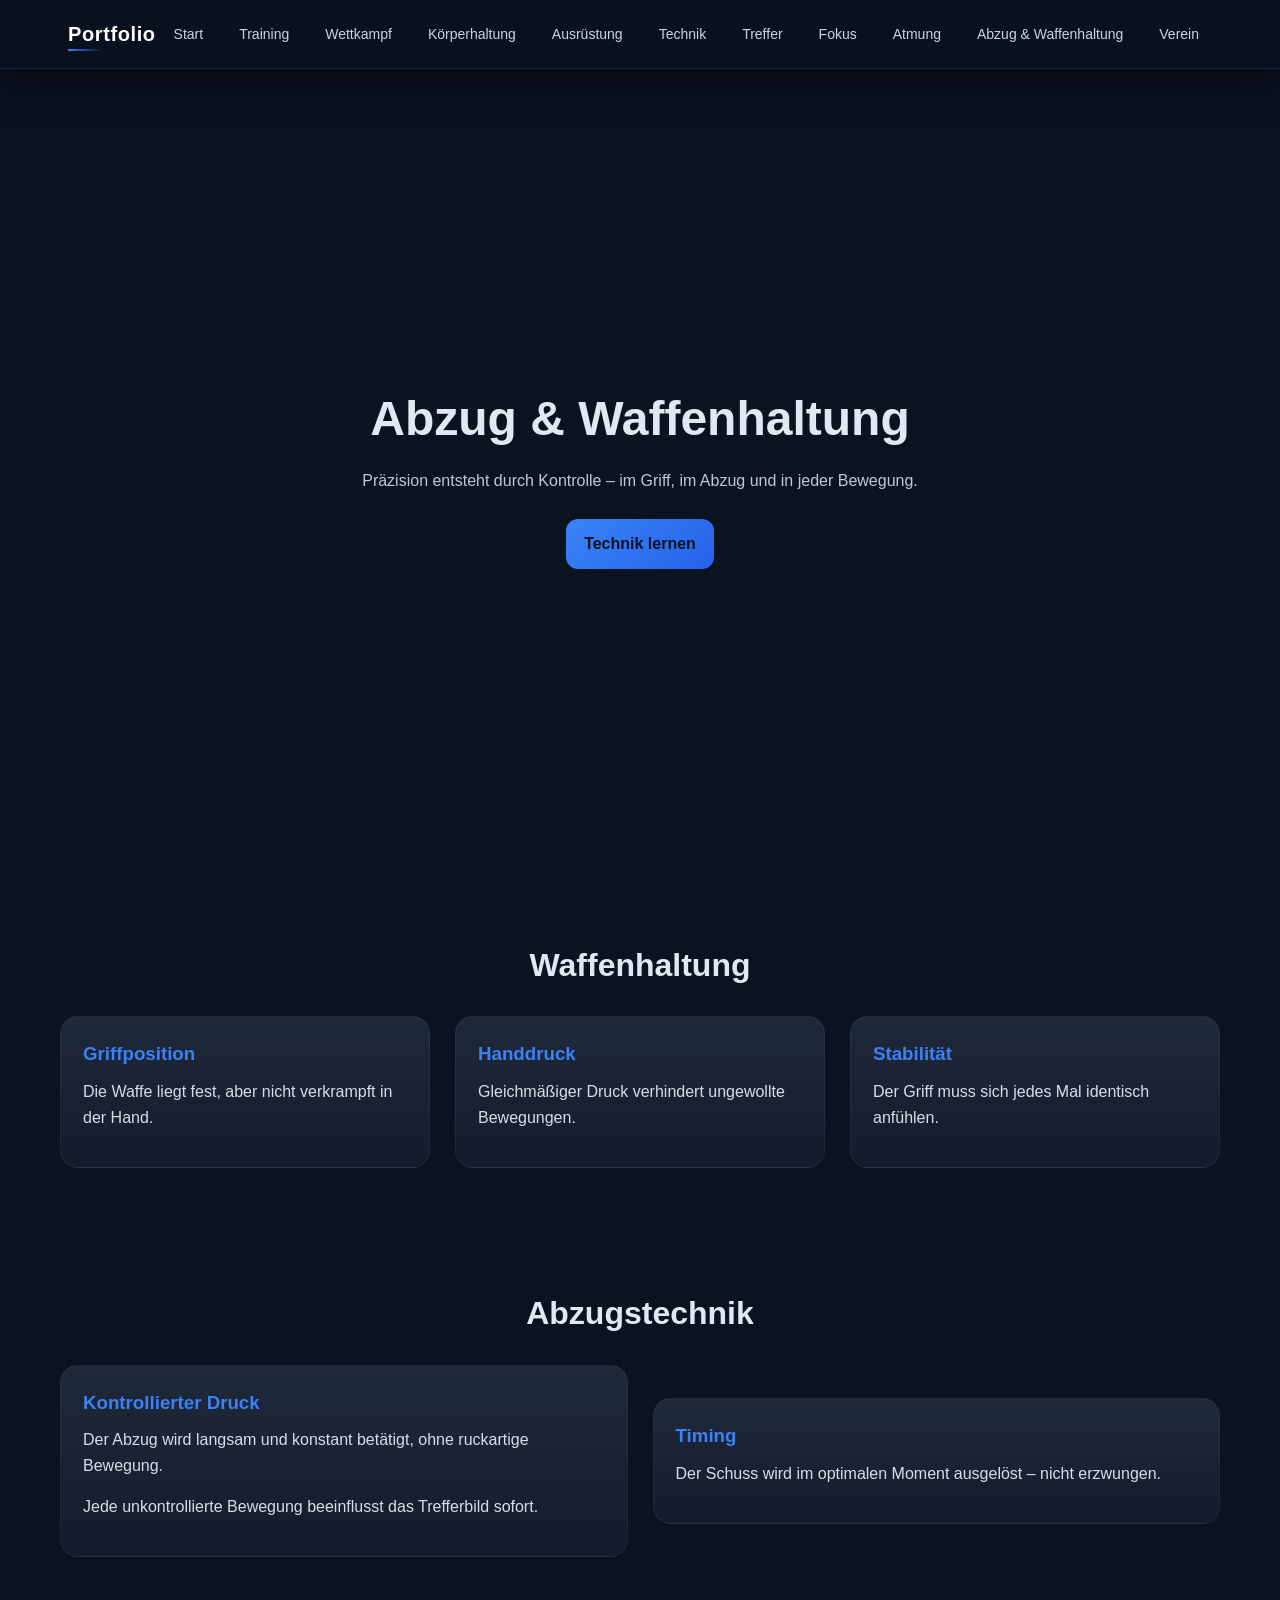
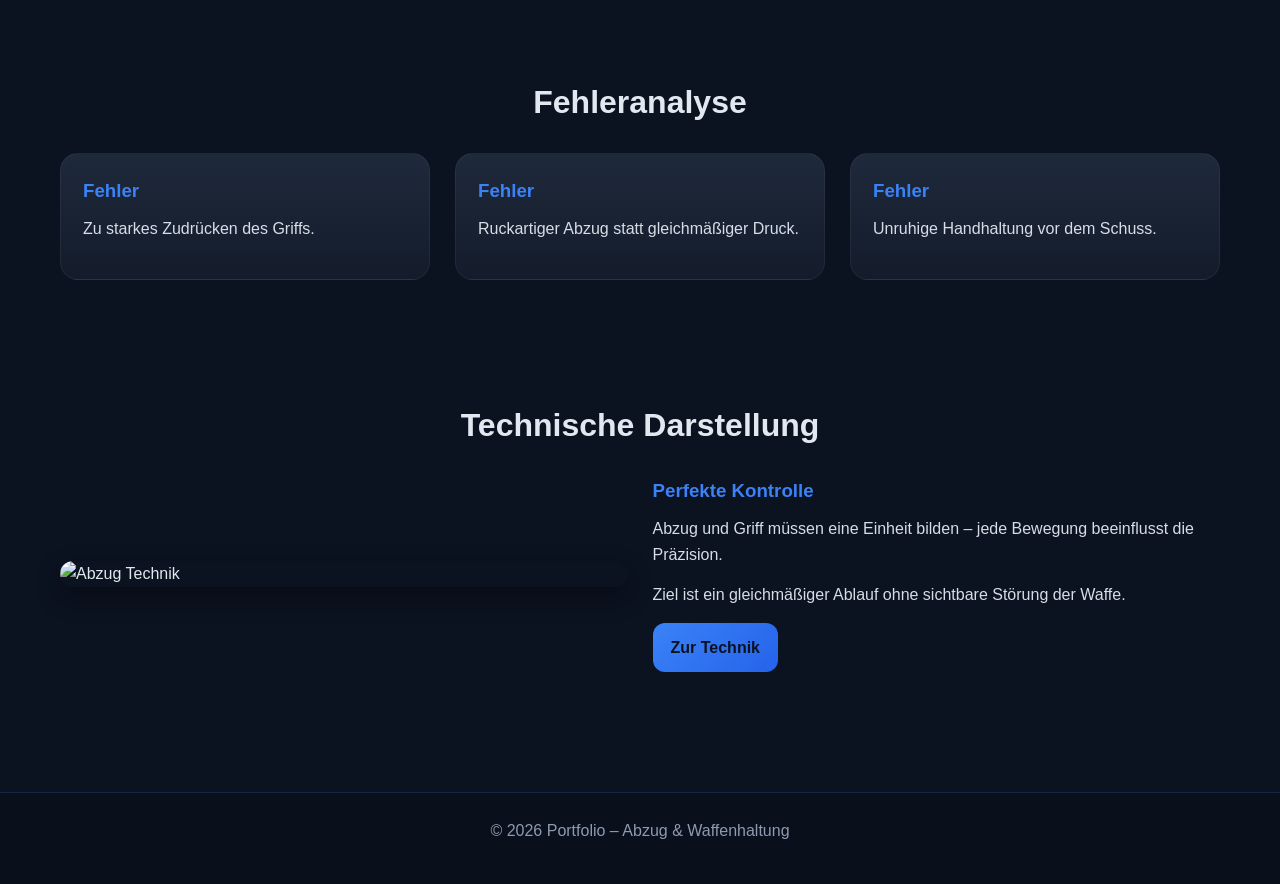
==== Abzug_haltung.html @ c747900e "Halbfertig" ====
<!DOCTYPE html>
<html lang="de">

<head>
    <meta charset="UTF-8">
    <meta name="viewport" content="width=device-width, initial-scale=1.0">
    <title>Abzug & Waffenhaltung</title>

    <link rel="stylesheet" href="styles/abzug_haltung.css">
</head>

<body>

    <!-- ================= NAVBAR ================= -->
    <header>
        <nav>
            <div><strong>Portfolio</strong></div>

            <div>
                <a href="index.html">Start</a>
                <a href="training.html">Training</a>
                <a href="wettkampf-analyse.html">Wettkampf</a>
                <a href="koerperhaltung.html">Körperhaltung</a>
                <a href="ausruestung.html">Ausrüstung</a>
                <a href="schiesstechnik.html">Technik</a>
                <a href="treffen.html">Treffer</a>
                <a href="fokus-training.html">Fokus</a>
                <a href="atmung.html">Atmung</a>
                <a href="abzug_haltung.html" class="active">Abzug & Waffenhaltung</a>
                <a href="verein.html">Verein</a>
            </div>
        </nav>
    </header>

    <!-- ================= HERO ================= -->
    <section class="hero">
        <div>
            <h1>Abzug & Waffenhaltung</h1>
            <p>
                Präzision entsteht durch Kontrolle – im Griff, im Abzug und in jeder Bewegung.
            </p>

            <br>
            <a href="#technik" class="btn">Technik lernen</a>
        </div>
    </section>

    <!-- ================= WAFFENHALTUNG ================= -->
    <section id="technik">
        <h2>Waffenhaltung</h2>

        <div class="grid cards">

            <div class="card">
                <h3>Griffposition</h3>
                <p>
                    Die Waffe liegt fest, aber nicht verkrampft in der Hand.
                </p>
            </div>

            <div class="card">
                <h3>Handdruck</h3>
                <p>
                    Gleichmäßiger Druck verhindert ungewollte Bewegungen.
                </p>
            </div>

            <div class="card">
                <h3>Stabilität</h3>
                <p>
                    Der Griff muss sich jedes Mal identisch anfühlen.
                </p>
            </div>

        </div>
    </section>

    <!-- ================= ABZUG ================= -->
    <section>
        <h2>Abzugstechnik</h2>

        <div class="grid two">

            <div class="card">
                <h3>Kontrollierter Druck</h3>
                <p>
                    Der Abzug wird langsam und konstant betätigt, ohne ruckartige Bewegung.
                </p>

                <p>
                    Jede unkontrollierte Bewegung beeinflusst das Trefferbild sofort.
                </p>
            </div>

            <div class="card">
                <h3>Timing</h3>
                <p>
                    Der Schuss wird im optimalen Moment ausgelöst – nicht erzwungen.
                </p>
            </div>

        </div>
    </section>

    <!-- ================= DETAIL SECTION ================= -->
    <section>
        <h2>Fehleranalyse</h2>

        <div class="grid cards">

            <div class="card">
                <h3>Fehler</h3>
                <p>Zu starkes Zudrücken des Griffs.</p>
            </div>

            <div class="card">
                <h3>Fehler</h3>
                <p>Ruckartiger Abzug statt gleichmäßiger Druck.</p>
            </div>

            <div class="card">
                <h3>Fehler</h3>
                <p>Unruhige Handhaltung vor dem Schuss.</p>
            </div>

        </div>
    </section>

    <!-- ================= VISUAL SECTION ================= -->
    <section>
        <h2>Technische Darstellung</h2>

        <div class="grid two">

            <img src="bilder/abzug.jpg" alt="Abzug Technik">

            <div>
                <h3>Perfekte Kontrolle</h3>
                <p>
                    Abzug und Griff müssen eine Einheit bilden – jede Bewegung beeinflusst die Präzision.
                </p>

                <p>
                    Ziel ist ein gleichmäßiger Ablauf ohne sichtbare Störung der Waffe.
                </p>

                <a href="#technik" class="btn">Zur Technik</a>
            </div>

        </div>
    </section>

    <!-- ================= FOOTER ================= -->
    <footer>
        <p>© 2026 Portfolio – Abzug & Waffenhaltung</p>
    </footer>
    <script src="scripts/script.js"></script>
</body>

</html>
---- styles/abzug_haltung.css ----
/* ===============================
   RESET
=============================== */

* {
    margin: 0;
    padding: 0;
    box-sizing: border-box;
    font-family: Arial, sans-serif;
}

html {
    scroll-behavior: smooth;
}

body {
    background: #0b1220;
    color: #e2e8f0;
    line-height: 1.6;
    padding-top: 70px;
}

/* ===============================
   ULTRA PREMIUM NAVBAR (UNIFIED STYLE)
=============================== */

header {
  position: fixed;
  top: 0;
  left: 0;
  width: 100%;
  z-index: 1000;

  background: rgba(11, 18, 32, 0.65);
  backdrop-filter: blur(18px);

  border-bottom: 1px solid rgba(59, 130, 246, 0.15);

  box-shadow: 0 15px 40px rgba(0, 0, 0, 0.45);

  transition: all 0.3s ease;
}

header.scrolled {
  padding: 6px 0;
  background: rgba(11, 18, 32, 0.8);
  box-shadow: 0 10px 25px rgba(0,0,0,0.5);
}

nav {
  max-width: 1200px;
  margin: auto;

  display: flex;
  justify-content: space-between;
  align-items: center;

  padding: 14px 28px;
}

/* LOGO */
nav strong {
  font-size: 1.25rem;
  letter-spacing: 0.6px;

  color: #ffffff;

  position: relative;
}

/* underline glow */
nav strong::after {
  content: "";
  position: absolute;
  bottom: -6px;
  left: 0;

  width: 40%;
  height: 2px;

  background: linear-gradient(90deg, #3b82f6, transparent);
  border-radius: 10px;
}

/* LINKS CONTAINER */
nav div:last-child {
  display: flex;
  gap: 10px;
  align-items: center;
  flex-wrap: wrap;
}

/* LINKS STYLE */
nav a {
  position: relative;

  padding: 8px 12px;
  border-radius: 999px;

  font-size: 14px;
  color: #cbd5e1;
  text-decoration: none;

  transition: 0.3s ease;

  border: 1px solid transparent;
}

/* HOVER */
nav a:hover {
  color: #3b82f6;
  transform: none;
}

/* Active/hover underline (animated) */
nav a {
  display: inline-block;
}

nav a::after {
  content: "";
  position: absolute;
  left: 8px;
  right: 8px;
  bottom: -6px;
  height: 2px;
  background: #3b82f6;
  transform: scaleX(0);
  transform-origin: left center;
  transition: transform 240ms cubic-bezier(.2,.8,.2,1);
  border-radius: 2px;
}

nav a.active {
  color: #3b82f6;
}

nav a:hover::after,
nav a.active::after {
  transform: scaleX(1);
}
/* ===============================
   HERO
=============================== */

.hero {
    min-height: 90vh;

    display: flex;
    align-items: center;
    justify-content: center;

    text-align: center;

    padding: 90px 20px;

    background:
        linear-gradient(rgba(11, 18, 32, 0.75), rgba(11, 18, 32, 0.9)),
        url("../bilder/koerperhaltung.jpg");

    background-size: cover;
    background-position: center;
}

.hero h1 {
    font-size: clamp(2rem, 4vw, 3rem);
    margin-bottom: 10px;
}

.hero p {
    max-width: 600px;
    margin: auto;
    opacity: 0.85;
}

/* ===============================
   SECTIONS
=============================== */

section {
    max-width: 1200px;
    margin: auto;
    padding: 60px 20px;
}

h2 {
    text-align: center;
    font-size: 2rem;
    margin-bottom: 25px;
}

h3 {
    color: #3b82f6;
    margin-bottom: 10px;
}

p {
    margin-bottom: 15px;
    opacity: 0.95;
}

/* ===============================
   GRID
=============================== */

.grid {
    display: grid;
    gap: 25px;
}

.grid.two {
    grid-template-columns: 1fr 1fr;
    align-items: center;
}

.grid.cards {
    grid-template-columns: repeat(auto-fit, minmax(240px, 1fr));
}

/* ===============================
   CARDS
=============================== */

.card {
    background: linear-gradient(180deg, #1e293b, #141c2b);

    padding: 22px;
    border-radius: 18px;

    border: 1px solid rgba(255, 255, 255, 0.05);

    transition: 0.3s ease;
}

.card:hover {
    transform: translateY(-8px);
    border-color: #3b82f6;
    box-shadow: 0 20px 40px rgba(0, 0, 0, 0.4);
}

/* ===============================
   BUTTON
=============================== */

.btn {
    display: inline-block;
    padding: 12px 18px;

    border-radius: 12px;

    background: linear-gradient(135deg, #3b82f6, #2563eb);
    color: #0b1220;

    font-weight: bold;
    text-decoration: none;

    transition: 0.3s;
}

.btn:hover {
    transform: translateY(-3px);
    box-shadow: 0 10px 25px rgba(59, 130, 246, 0.35);
}

/* ===============================
   TABS
=============================== */

.tabs {
    max-width: 1000px;
    margin: auto;
}

.tab-buttons {
    display: flex;
    justify-content: center;
    flex-wrap: wrap;
    gap: 10px;

    margin-bottom: 20px;
}

.tab-btn {
    background: #1e293b;
    border: none;

    padding: 10px 14px;
    border-radius: 10px;

    cursor: pointer;

    color: #e2e8f0;

    transition: 0.3s;
}

.tab-btn:hover {
    background: #2d3748;
}

/* active handled elsewhere (JS + optional CSS) */

.tab-content {
    display: none;

    background: #1e293b;

    padding: 22px;
    border-radius: 16px;

    animation: fade 0.4s ease;
}

.tab-content.active {
    display: block;
}

@keyframes fade {
    from {
        opacity: 0;
        transform: translateY(10px);
    }

    to {
        opacity: 1;
        transform: translateY(0);
    }
}

/* ===============================
   IMAGES
=============================== */

img {
    width: 100%;
    border-radius: 16px;
    box-shadow: 0 10px 25px rgba(0, 0, 0, 0.35);
    transition: 0.3s;
}

img:hover {
    transform: scale(1.02);
}

/* ===============================
   FOOTER
=============================== */

footer {
    text-align: center;
    padding: 25px;

    background: #0a0f1c;

    border-top: 1px solid rgba(59, 130, 246, 0.2);

    margin-top: 60px;

    color: #94a3b8;
}

/* ===============================
   RESPONSIVE
=============================== */

@media (max-width: 900px) {
    .grid.two {
        grid-template-columns: 1fr;
    }

    nav {
        flex-direction: column;
        gap: 10px;
    }

    .hero {
        min-height: 70vh;
        padding-top: 110px;
    }

    h2 {
        font-size: 1.6rem;
    }

    .tab-btn {
        font-size: 13px;
        padding: 8px 12px;
    }
}

@media (max-width: 600px) {
    section {
        padding: 40px 15px;
    }

    .hero h1 {
        font-size: 1.8rem;
    }

    .btn {
        width: 100%;
        text-align: center;
    }
}
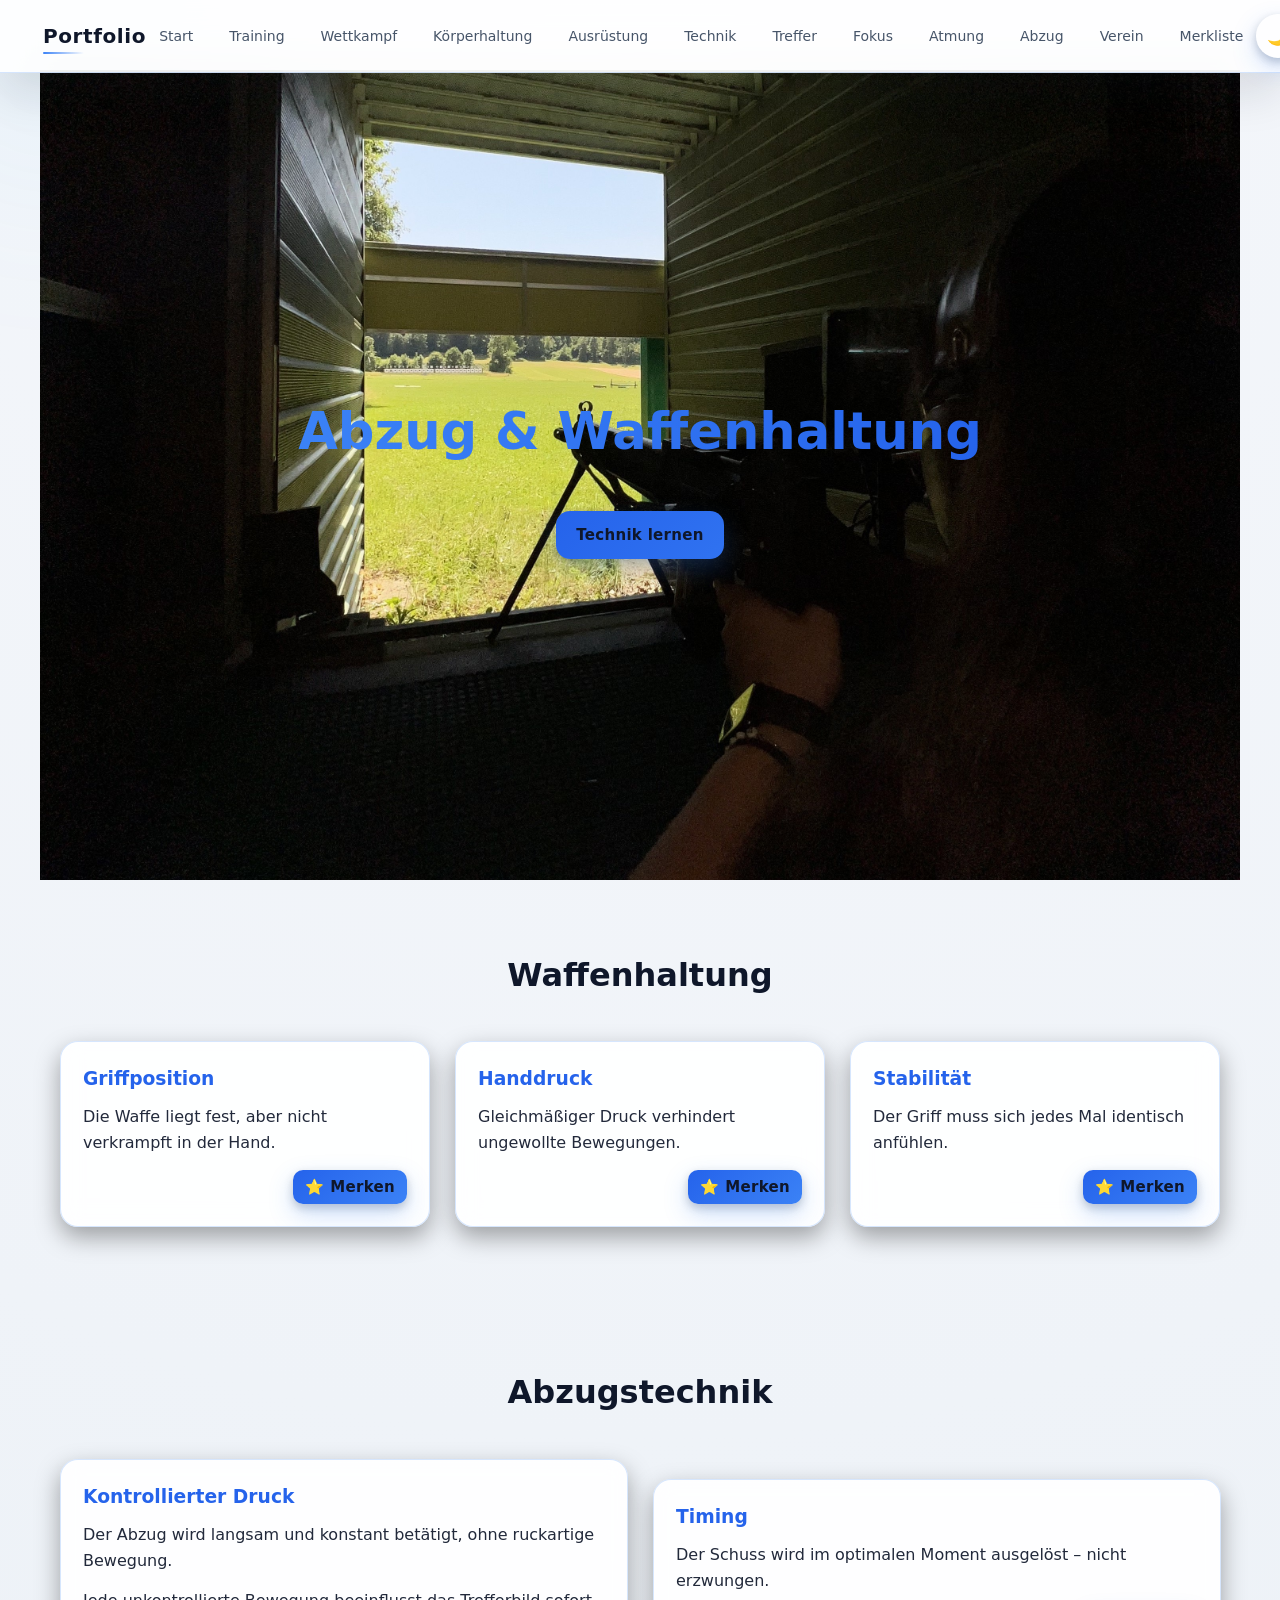
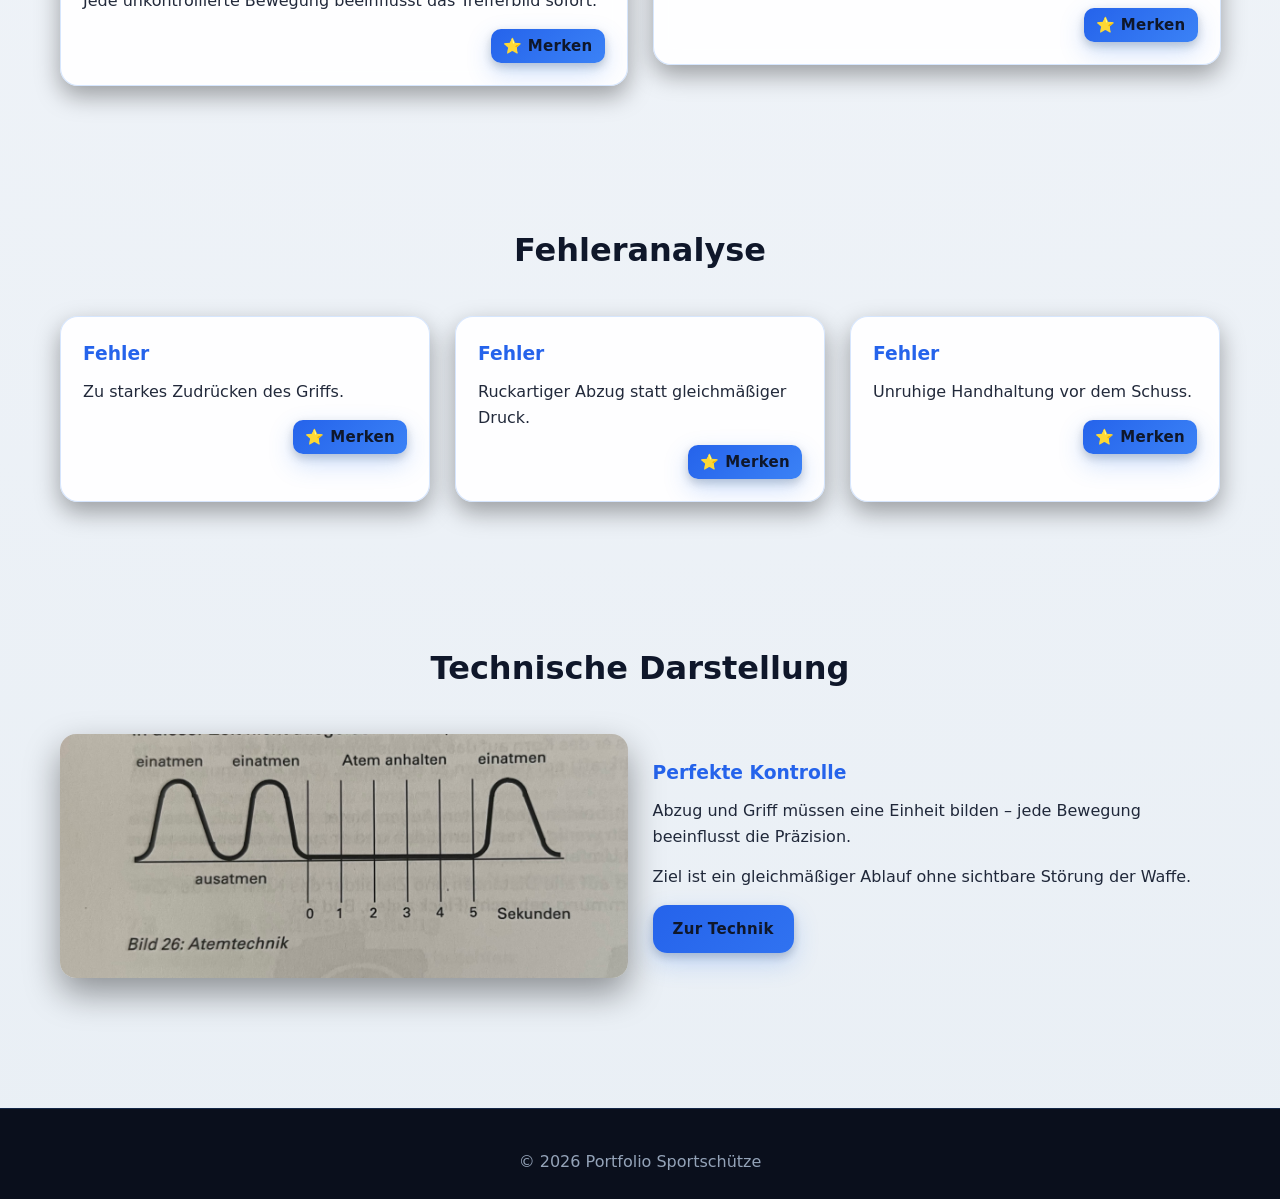
==== commit aa54596f: "Fertig" ====
--- a/Abzug_haltung.html
+++ b/Abzug_haltung.html
@@ -5,8 +5,12 @@
     <meta charset="UTF-8">
     <meta name="viewport" content="width=device-width, initial-scale=1.0">
     <title>Abzug & Waffenhaltung</title>
-
+    <link rel="icon" href="icons/icon.ico">
+    <link rel="manifest" href="manifest.json">
+    <meta name="theme-color" content="#3b82f6">
     <link rel="stylesheet" href="styles/abzug_haltung.css">
+    <link rel="stylesheet" href="./styles/style1.css">
+    <script src="./scripts/script.js" defer></script>
 </head>
 
 <body>
@@ -16,8 +20,7 @@
         <nav>
             <div><strong>Portfolio</strong></div>
 
-            <div>
-                <a href="index.html">Start</a>
+            <div class='nav-menu' id='primary-navigation'><a href="index.html">Start</a>
                 <a href="training.html">Training</a>
                 <a href="wettkampf-analyse.html">Wettkampf</a>
                 <a href="koerperhaltung.html">Körperhaltung</a>
@@ -26,8 +29,17 @@
                 <a href="treffen.html">Treffer</a>
                 <a href="fokus-training.html">Fokus</a>
                 <a href="atmung.html">Atmung</a>
-                <a href="abzug_haltung.html" class="active">Abzug & Waffenhaltung</a>
+                <a href="abzug_haltung.html" class="active">Abzug</a>
                 <a href="verein.html">Verein</a>
+                <a href="merkliste.html">Merkliste</a>
+            </div>
+            <div class='nav-actions'><button class="theme-toggle" type="button" aria-label="Theme wechseln">🌙</button>
+                <button class='nav-toggle' type='button' aria-controls='primary-navigation' aria-expanded='false'
+                    aria-label='Navigation ein- oder ausklappen'>
+                    <span></span>
+                    <span></span>
+                    <span></span>
+                </button>
             </div>
         </nav>
     </header>
@@ -36,10 +48,6 @@
     <section class="hero">
         <div>
             <h1>Abzug & Waffenhaltung</h1>
-            <p>
-                Präzision entsteht durch Kontrolle – im Griff, im Abzug und in jeder Bewegung.
-            </p>
-
             <br>
             <a href="#technik" class="btn">Technik lernen</a>
         </div>
@@ -132,7 +140,7 @@
 
         <div class="grid two">
 
-            <img src="bilder/abzug.jpg" alt="Abzug Technik">
+            <img src="bilder/atmen.jpeg" alt="Abzug Technik">
 
             <div>
                 <h3>Perfekte Kontrolle</h3>
@@ -152,9 +160,8 @@
 
     <!-- ================= FOOTER ================= -->
     <footer>
-        <p>© 2026 Portfolio – Abzug & Waffenhaltung</p>
+        <p></p> © 2026 Portfolio Sportschütze
     </footer>
-    <script src="scripts/script.js"></script>
 </body>
 
 </html>
--- a/styles/abzug_haltung.css
+++ b/styles/abzug_haltung.css
@@ -14,133 +14,16 @@
 }
 
 body {
-    background: #0b1220;
-    color: #e2e8f0;
+    background: var(--bg);
+    color: var(--text);
     line-height: 1.6;
     padding-top: 70px;
 }
 
-/* ===============================
-   ULTRA PREMIUM NAVBAR (UNIFIED STYLE)
-=============================== */
-
-header {
-  position: fixed;
-  top: 0;
-  left: 0;
-  width: 100%;
-  z-index: 1000;
-
-  background: rgba(11, 18, 32, 0.65);
-  backdrop-filter: blur(18px);
-
-  border-bottom: 1px solid rgba(59, 130, 246, 0.15);
-
-  box-shadow: 0 15px 40px rgba(0, 0, 0, 0.45);
-
-  transition: all 0.3s ease;
-}
-
-header.scrolled {
-  padding: 6px 0;
-  background: rgba(11, 18, 32, 0.8);
-  box-shadow: 0 10px 25px rgba(0,0,0,0.5);
-}
-
-nav {
-  max-width: 1200px;
-  margin: auto;
-
-  display: flex;
-  justify-content: space-between;
-  align-items: center;
-
-  padding: 14px 28px;
-}
-
-/* LOGO */
-nav strong {
-  font-size: 1.25rem;
-  letter-spacing: 0.6px;
-
-  color: #ffffff;
-
-  position: relative;
-}
-
-/* underline glow */
-nav strong::after {
-  content: "";
-  position: absolute;
-  bottom: -6px;
-  left: 0;
-
-  width: 40%;
-  height: 2px;
-
-  background: linear-gradient(90deg, #3b82f6, transparent);
-  border-radius: 10px;
-}
-
-/* LINKS CONTAINER */
-nav div:last-child {
-  display: flex;
-  gap: 10px;
-  align-items: center;
-  flex-wrap: wrap;
-}
-
-/* LINKS STYLE */
-nav a {
-  position: relative;
-
-  padding: 8px 12px;
-  border-radius: 999px;
-
-  font-size: 14px;
-  color: #cbd5e1;
-  text-decoration: none;
-
-  transition: 0.3s ease;
-
-  border: 1px solid transparent;
-}
-
-/* HOVER */
-nav a:hover {
-  color: #3b82f6;
-  transform: none;
-}
-
-/* Active/hover underline (animated) */
-nav a {
-  display: inline-block;
-}
-
-nav a::after {
-  content: "";
-  position: absolute;
-  left: 8px;
-  right: 8px;
-  bottom: -6px;
-  height: 2px;
-  background: #3b82f6;
-  transform: scaleX(0);
-  transform-origin: left center;
-  transition: transform 240ms cubic-bezier(.2,.8,.2,1);
-  border-radius: 2px;
-}
-
-nav a.active {
-  color: #3b82f6;
-}
-
-nav a:hover::after,
-nav a.active::after {
-  transform: scaleX(1);
-}
-/* ===============================
-   HERO
+/* NAVBAR rules are centralized in styles/style1.css */
+
+/* ===============================
+     HERO
 =============================== */
 
 .hero {
@@ -155,16 +38,19 @@
     padding: 90px 20px;
 
     background:
-        linear-gradient(rgba(11, 18, 32, 0.75), rgba(11, 18, 32, 0.9)),
-        url("../bilder/koerperhaltung.jpg");
+        url("../bilder/IMG_5966.jpg");
 
     background-size: cover;
     background-position: center;
 }
 
 .hero h1 {
-    font-size: clamp(2rem, 4vw, 3rem);
-    margin-bottom: 10px;
+  font-size: clamp(2.2rem, 4vw, 3.5rem);
+  margin-bottom: 12px;
+
+  background: linear-gradient(90deg, #3b82f6, #2563eb);
+  -webkit-background-clip: text;
+  -webkit-text-fill-color: transparent;
 }
 
 .hero p {
@@ -190,7 +76,7 @@
 }
 
 h3 {
-    color: #3b82f6;
+    color: var(--primary);
     margin-bottom: 10px;
 }
 
@@ -222,7 +108,7 @@
 =============================== */
 
 .card {
-    background: linear-gradient(180deg, #1e293b, #141c2b);
+    background: var(--card);
 
     padding: 22px;
     border-radius: 18px;
@@ -234,7 +120,7 @@
 
 .card:hover {
     transform: translateY(-8px);
-    border-color: #3b82f6;
+    border-color: var(--primary);
     box-shadow: 0 20px 40px rgba(0, 0, 0, 0.4);
 }
 
@@ -248,7 +134,7 @@
 
     border-radius: 12px;
 
-    background: linear-gradient(135deg, #3b82f6, #2563eb);
+    background: linear-gradient(135deg, var(--primary), #2563eb);
     color: #0b1220;
 
     font-weight: bold;
@@ -281,7 +167,7 @@
 }
 
 .tab-btn {
-    background: #1e293b;
+    background: var(--surface-2);
     border: none;
 
     padding: 10px 14px;
@@ -289,7 +175,7 @@
 
     cursor: pointer;
 
-    color: #e2e8f0;
+    color: var(--text);
 
     transition: 0.3s;
 }
@@ -303,7 +189,7 @@
 .tab-content {
     display: none;
 
-    background: #1e293b;
+    background: var(--surface-2);
 
     padding: 22px;
     border-radius: 16px;
@@ -367,11 +253,7 @@
     .grid.two {
         grid-template-columns: 1fr;
     }
-
-    nav {
-        flex-direction: column;
-        gap: 10px;
-    }
+    /* navbar rules centralized in styles/style1.css */
 
     .hero {
         min-height: 70vh;
--- a/styles/style1.css
+++ b/styles/style1.css
@@ -0,0 +1,966 @@
+/* ===============================
+   RESET + BASE
+=============================== */
+
+* {
+  margin: 0;
+  padding: 0;
+  box-sizing: border-box;
+  font-family: system-ui, -apple-system, Segoe UI, Roboto, Arial, sans-serif;
+}
+
+html {
+  scroll-behavior: smooth;
+}
+
+:root {
+  color-scheme: dark;
+  --bg: radial-gradient(circle at top, #0b1220 0%, #0a0f1c 100%);
+  --surface: rgba(15, 23, 42, 0.95);
+  --surface-2: rgba(20, 28, 42, 0.96);
+  --navbar: rgba(11, 18, 32, 0.75);
+  --footer: rgba(11, 18, 32, 0.9);
+  --border: rgba(59, 130, 246, 0.15);
+  --surface-border: rgba(148, 163, 184, 0.18);
+  --text: #e2e8f0;
+  --text-secondary: #94a3b8;
+  --primary: #3b82f6;
+  --primary-hover: #60a5fa;
+  --accent: #38bdf8;
+  --card: linear-gradient(180deg, rgba(30, 41, 59, 0.95), rgba(20, 28, 43, 0.92));
+  --shadow: 0 20px 45px rgba(0, 0, 0, 0.32);
+  --btn-text: #ffffff;
+  --hero-overlay: rgba(11, 18, 32, 0.75);
+  --hero-overlay-alt: rgba(11, 18, 32, 0.9);
+  --link: #3b82f6;
+}
+
+body.light {
+  --bg: radial-gradient(circle at top, #f5f7fb 0%, #e9eff5 100%);
+  --surface: rgba(255, 255, 255, 0.92);
+  --surface-2: rgba(248, 250, 252, 0.95);
+  --navbar: rgba(255, 255, 255, 0.88);
+  --footer: rgba(248, 250, 252, 0.9);
+  --border: rgba(59, 130, 246, 0.2);
+  --surface-border: rgba(148, 163, 184, 0.25);
+  --text: #0f172a;
+  --text-secondary: #475569;
+  --primary: #2563eb;
+  --primary-hover: #3b82f6;
+  --accent: #2563eb;
+  --card: linear-gradient(180deg, rgba(255, 255, 255, 0.98), rgba(241, 245, 249, 0.92));
+  --shadow: 0 20px 45px rgba(15, 23, 42, 0.12);
+  --btn-text: #0f172a;
+  --hero-overlay: rgba(255, 255, 255, 0.85);
+  --hero-overlay-alt: rgba(255, 255, 255, 0.95);
+  --link: #2563eb;
+}
+
+body.dark {
+  --bg: radial-gradient(circle at top, #0b1220 0%, #0a0f1c 100%);
+  --surface: rgba(15, 23, 42, 0.95);
+  --surface-2: rgba(20, 28, 42, 0.96);
+  --navbar: rgba(11, 18, 32, 0.75);
+  --footer: rgba(11, 18, 32, 0.9);
+  --border: rgba(59, 130, 246, 0.15);
+  --surface-border: rgba(148, 163, 184, 0.18);
+  --text: #e2e8f0;
+  --text-secondary: #94a3b8;
+  --primary: #3b82f6;
+  --primary-hover: #60a5fa;
+  --accent: #38bdf8;
+  --card: linear-gradient(180deg, rgba(30, 41, 59, 0.95), rgba(20, 28, 43, 0.92));
+  --shadow: 0 20px 45px rgba(0, 0, 0, 0.32);
+  --btn-text: #ffffff;
+  --hero-overlay: rgba(11, 18, 32, 0.75);
+  --hero-overlay-alt: rgba(11, 18, 32, 0.9);
+  --link: #3b82f6;
+}
+
+
+body {
+  background: var(--bg);
+  color: var(--text);
+  line-height: 1.6;
+  padding-top: 70px;
+}
+
+/* ===============================
+   ULTRA PREMIUM NAVBAR (UNIFIED STYLE)
+=============================== */
+
+header {
+  position: fixed;
+  top: 0;
+  left: 0;
+  width: 100%;
+  z-index: 1000;
+
+  background: var(--navbar);
+  backdrop-filter: blur(18px);
+
+  border-bottom: 1px solid var(--border);
+
+  box-shadow: var(--shadow);
+
+  transition: all 0.3s ease;
+}
+
+header.scrolled {
+  padding: 6px 0;
+  background: var(--surface);
+  box-shadow: var(--shadow);
+}
+
+nav {
+  max-width: 1250px;
+  width: 100%;
+  margin: auto;
+
+  display: flex;
+  justify-content: space-between;
+  align-items: center;
+
+  padding: 14px 28px;
+}
+
+/* LOGO */
+nav strong {
+  font-size: 1.25rem;
+  letter-spacing: 0.6px;
+
+  color: var(--text);
+
+  position: relative;
+}
+
+/* underline glow */
+nav strong::after {
+  content: "";
+  position: absolute;
+  bottom: -6px;
+  left: 0;
+
+  width: 40%;
+  height: 2px;
+
+  background: linear-gradient(90deg, #3b82f6, transparent);
+  border-radius: 10px;
+}
+
+/* LINKS CONTAINER */
+.nav-menu {
+  display: flex;
+  flex-wrap: nowrap;
+  white-space: nowrap;
+  gap: 10px;
+  align-items: center;
+  justify-content: flex-end;
+  width: 100%;
+  transition: max-height 0.28s ease, opacity 0.28s ease, visibility 0.28s ease, padding 0.28s ease;
+  max-height: none;
+  opacity: 1;
+  visibility: visible;
+  overflow: visible;
+}
+
+.nav-actions {
+  display: flex;
+  gap: 10px;
+  align-items: center;
+  justify-content: flex-end;
+}
+
+.nav-toggle {
+  display: none;
+  appearance: none;
+  background: transparent;
+  border: 1px solid rgba(255, 255, 255, 0.18);
+  border-radius: 999px;
+  width: 44px;
+  height: 44px;
+  padding: 0;
+  cursor: pointer;
+  color: var(--text);
+  transition: background 0.25s ease, transform 0.25s ease, border-color 0.25s ease;
+}
+
+.nav-toggle:hover {
+  background: rgba(255, 255, 255, 0.12);
+}
+
+.nav-toggle span {
+  display: block;
+  width: 20px;
+  height: 2px;
+  margin: 4px auto;
+  background: currentColor;
+  border-radius: 999px;
+  transition: transform 0.25s ease, opacity 0.25s ease;
+}
+
+.nav-toggle[aria-expanded='true'] span:nth-child(1) {
+  transform: translateY(6px) rotate(45deg);
+}
+
+.nav-toggle[aria-expanded='true'] span:nth-child(2) {
+  opacity: 0;
+}
+
+.nav-toggle[aria-expanded='true'] span:nth-child(3) {
+  transform: translateY(-6px) rotate(-45deg);
+}
+
+/* LINKS STYLE */
+nav a {
+  position: relative;
+
+  padding: 8px 12px;
+  border-radius: 999px;
+
+  font-size: 14px;
+  color: var(--text-secondary);
+  text-decoration: none;
+
+  transition: 0.3s ease;
+
+  border: 1px solid transparent;
+}
+
+/* HOVER */
+nav a:hover {
+  color: var(--primary);
+  transform: none;
+}
+
+.theme-toggle {
+  min-width: 44px;
+  min-height: 44px;
+  padding: 0;
+  border-radius: 999px;
+  border: 1px solid rgba(255, 255, 255, 0.16);
+  background: rgba(255, 255, 255, 0.12);
+  color: var(--text);
+  font-size: 1.1rem;
+  cursor: pointer;
+  transition: background 0.25s ease, transform 0.25s ease, border-color 0.25s ease;
+}
+
+.theme-toggle:hover {
+  background: rgba(255, 255, 255, 0.2);
+  transform: translateY(-1px);
+}
+
+/* Active/hover underline (animated) */
+nav a {
+  display: inline-block;
+}
+
+nav a::after {
+  content: "";
+  position: absolute;
+  left: 8px;
+  right: 8px;
+  bottom: -6px;
+  height: 2px;
+  background: var(--primary);
+  transform: scaleX(0);
+  transform-origin: left center;
+  transition: transform 240ms cubic-bezier(.2, .8, .2, 1);
+  border-radius: 2px;
+}
+
+nav a.active {
+  color: var(--primary);
+}
+
+nav a:hover::after,
+nav a.active::after {
+  transform: scaleX(1);
+}
+
+/* ===============================
+   MOBILE NAVBAR
+=============================== */
+
+@media (max-width: 900px) {
+  nav {
+    flex-wrap: wrap;
+    gap: 12px;
+    padding: 12px;
+    align-items: center;
+  }
+
+  .nav-actions {
+    order: 1;
+    justify-content: flex-end;
+    width: 100%;
+  }
+
+  .nav-menu {
+    order: 2;
+    flex-direction: column;
+    width: 100%;
+    max-height: 0;
+    opacity: 0;
+    visibility: hidden;
+    padding-top: 0;
+  }
+
+  .nav-menu.open {
+    max-height: 1000px;
+    opacity: 1;
+    visibility: visible;
+    padding-top: 14px;
+  }
+
+  .nav-menu a {
+    display: block;
+    width: 100%;
+    font-size: 13px;
+    padding: 7px 10px;
+  }
+
+  .nav-toggle {
+    display: inline-flex;
+    align-items: center;
+    justify-content: center;
+  }
+}
+
+/* ===============================
+   HERO
+=============================== */
+
+.hero {
+  min-height: 90vh;
+  display: flex;
+  align-items: center;
+  justify-content: center;
+
+  text-align: center;
+  padding: 80px 20px;
+
+  background-image: url('../bilder/bild_mit_bliz1.jpeg');
+  background-size: cover;
+  background-position: center;
+
+
+}
+
+.hero div {
+  animation: fadeUp 1s ease;
+}
+
+.hero h1 {
+  font-size: clamp(2.2rem, 4vw, 3.5rem);
+  margin-bottom: 12px;
+
+  background: linear-gradient(90deg, #3b82f6, #2563eb);
+  -webkit-background-clip: text;
+  -webkit-text-fill-color: transparent;
+}
+
+.hero p {
+  max-width: 650px;
+  margin: auto;
+  opacity: 0.85;
+}
+
+@keyframes fadeUp {
+  from {
+    opacity: 0;
+    transform: translateY(30px);
+  }
+
+  to {
+    opacity: 1;
+    transform: translateY(0);
+  }
+}
+
+/* ===============================
+   SECTIONS
+=============================== */
+
+section {
+  max-width: 1200px;
+  margin: auto;
+  padding: 70px 20px;
+}
+
+h2 {
+  text-align: center;
+  font-size: 2rem;
+  margin-bottom: 40px;
+}
+
+h3 {
+  color: var(--primary);
+  margin-bottom: 10px;
+}
+
+p {
+  opacity: 0.92;
+}
+
+/* ===============================
+   GRID
+=============================== */
+
+.grid {
+  display: grid;
+  gap: 25px;
+}
+
+.grid.two {
+  grid-template-columns: 1fr 1fr;
+  align-items: center;
+}
+
+.grid.cards {
+  grid-template-columns: repeat(auto-fit, minmax(240px, 1fr));
+}
+
+/* ===============================
+   CARDS (WOW EFFECT)
+=============================== */
+
+.card {
+  background: var(--surface);
+  backdrop-filter: blur(10px);
+
+  padding: 22px;
+  border-radius: 18px;
+
+  border: 1px solid var(--border);
+
+  box-shadow: 0 10px 25px rgba(0, 0, 0, 0.35);
+
+  transition: 0.35s ease;
+  position: relative;
+  overflow: hidden;
+}
+
+.card:hover {
+  transform: translateY(-10px) scale(1.02);
+  box-shadow: 0 20px 45px rgba(0, 0, 0, 0.5);
+}
+
+/* ===============================
+   IMAGES
+=============================== */
+
+img {
+  width: 100%;
+  border-radius: 16px;
+  box-shadow: 0 15px 35px rgba(0, 0, 0, 0.4);
+  transition: 0.4s ease;
+}
+
+img:hover {
+  transform: scale(1.03);
+}
+
+/* ===============================
+   MERKLISTE / SAVE BUTTONS
+=============================== */
+.project-save-btn {
+  display: block;
+  margin: 10px 0 0 auto;
+  padding: 8px 12px;
+  width: fit-content;
+  border-radius: 10px;
+  background: linear-gradient(135deg, var(--primary), var(--primary-hover));
+  color: var(--btn-text);
+  border: none;
+  cursor: pointer;
+  font-weight: 600;
+  transition: transform 0.18s ease, box-shadow 0.18s ease;
+}
+
+.project-save-btn:hover {
+  transform: translateY(-2px);
+}
+
+.project-save-btn[aria-pressed="true"] {
+  background: transparent;
+  color: var(--primary);
+  border: 1px solid rgba(59, 130, 246, 0.18);
+}
+
+.saved-project-list {
+  list-style: none;
+  padding: 0;
+  margin: 0;
+}
+
+.saved-project-item {
+  display: flex;
+  gap: 12px;
+  align-items: center;
+  padding: 10px 0;
+  border-bottom: 1px solid rgba(255, 255, 255, 0.03);
+}
+
+.saved-name {
+  flex: 1;
+}
+
+.saved-remove-btn {
+  background: transparent;
+  border: 1px solid rgba(255, 255, 255, 0.06);
+  padding: 6px 10px;
+  border-radius: 8px;
+  cursor: pointer;
+}
+
+
+/* ===============================
+   PREMIUM BUTTON SYSTEM (WOW FIX)
+=============================== */
+
+.btn,
+button {
+  position: relative;
+  display: inline-flex;
+  align-items: center;
+  justify-content: center;
+  gap: 8px;
+
+  padding: 12px 20px;
+
+  border: none;
+  border-radius: 14px;
+
+  font-weight: 600;
+  font-size: 15px;
+  letter-spacing: 0.3px;
+
+  color: var(--btn-text);
+  cursor: pointer;
+
+  background: linear-gradient(135deg, var(--primary), var(--primary-hover));
+
+  background-size: 200% 200%;
+
+  box-shadow:
+    0 10px 25px rgba(59, 130, 246, 0.25),
+    0 4px 10px rgba(0, 0, 0, 0.2);
+
+  transition: all 0.35s ease;
+  overflow: hidden;
+}
+
+/* ===============================
+   HOVER (FLOW + LIFT + GLOW)
+=============================== */
+
+.btn:hover,
+button:hover {
+  transform: translateY(-4px) scale(1.02);
+
+  background-position: right center;
+
+  box-shadow:
+    0 18px 40px rgba(59, 130, 246, 0.35),
+    0 10px 25px rgba(0, 0, 0, 0.3);
+}
+
+/* ===============================
+   CLICK FEEDBACK (FEELS REAL)
+=============================== */
+
+.btn:active,
+button:active {
+  transform: translateY(0) scale(0.97);
+
+  box-shadow:
+    0 8px 18px rgba(59, 130, 246, 0.2);
+}
+
+/* ===============================
+   SHINE EFFECT (WOW MOMENT)
+=============================== */
+
+.btn::before,
+button::before {
+  content: "";
+  position: absolute;
+  top: 0;
+  left: -75%;
+
+  width: 50%;
+  height: 100%;
+
+  background: linear-gradient(120deg,
+      transparent,
+      rgba(255, 255, 255, 0.35),
+      transparent);
+
+  transform: skewX(-20deg);
+}
+
+.btn:hover::before,
+button:hover::before {
+  animation: shine 0.8s ease;
+}
+
+@keyframes shine {
+  0% {
+    left: -75%;
+  }
+
+  100% {
+    left: 125%;
+  }
+}
+
+/* ===============================
+   DISABLED STATE
+=============================== */
+
+button:disabled {
+  opacity: 0.5;
+  cursor: not-allowed;
+  transform: none;
+  box-shadow: none;
+}
+
+/* ===============================
+   OPTIONAL: SECONDARY BUTTON STYLE
+=============================== */
+
+.btn.secondary {
+  background: rgba(30, 41, 59, 0.8);
+  color: var(--text);
+  border: 1px solid rgba(59, 130, 246, 0.2);
+}
+
+.btn.secondary:hover {
+  border-color: rgba(59, 130, 246, 0.12);
+  background: rgba(30, 41, 59, 1);
+}
+
+/* ===============================
+   LISTS
+=============================== */
+
+ul {
+  padding-left: 20px;
+}
+
+li {
+  margin-bottom: 8px;
+}
+
+/* ===============================
+   TABS
+=============================== */
+
+.tabs {
+  max-width: 1000px;
+  margin: auto;
+}
+
+.tab-buttons {
+  display: flex;
+  justify-content: center;
+  gap: 10px;
+  flex-wrap: wrap;
+  margin-bottom: 20px;
+}
+
+.tab-btn {
+  background: var(--surface-2);
+  color: var(--text-secondary);
+
+  border: 1px solid rgba(56, 189, 248, 0.15);
+
+  padding: 10px 15px;
+  border-radius: 10px;
+
+  cursor: pointer;
+  transition: 0.3s;
+}
+
+.tab-btn:hover {
+  transform: translateY(-2px);
+}
+
+.tab-btn.active {
+  background: var(--primary);
+  color: #0b1220;
+}
+
+/* ===============================
+   TAB CONTENT
+=============================== */
+
+.tab-content {
+  display: none;
+
+  background: var(--surface);
+  backdrop-filter: blur(10px);
+
+  padding: 20px;
+  border-radius: 16px;
+
+  border: 1px solid var(--border);
+
+  animation: fadeTab 0.4s ease;
+}
+
+.tab-content.active {
+  display: block;
+}
+
+@keyframes fadeTab {
+  from {
+    opacity: 0;
+    transform: translateY(10px);
+  }
+
+  to {
+    opacity: 1;
+    transform: translateY(0);
+  }
+}
+
+/* ===============================
+   FORMS (PRO LEVEL FIX)
+=============================== */
+
+form {
+  display: flex;
+  flex-direction: column;
+  gap: 14px;
+}
+
+input,
+textarea,
+select {
+  width: 100%;
+  padding: 12px 14px;
+
+  border-radius: 10px;
+  border: 1px solid rgba(148, 163, 184, 0.2);
+
+  background: rgba(15, 23, 42, 0.8);
+  color: var(--text);
+
+  outline: none;
+
+  transition: 0.25s ease;
+}
+
+/* Hover */
+input:hover,
+textarea:hover,
+select:hover {
+  border-color: rgba(59, 130, 246, 0.5);
+}
+
+/* Focus (WICHTIG = WOW MOMENT) */
+input:focus,
+textarea:focus,
+select:focus {
+  border-color: rgba(59, 130, 246, 0.12);
+  box-shadow: 0 0 0 4px rgba(59, 130, 246, 0.15);
+}
+
+/* Placeholder */
+input::placeholder,
+textarea::placeholder {
+  color: rgba(148, 163, 184, 0.6);
+}
+
+/* ===============================
+   CANVAS (CHART FIX)
+=============================== */
+
+canvas {
+  width: 100%;
+  max-width: 100%;
+
+  background: var(--surface);
+  padding: 20px;
+
+  border-radius: 16px;
+
+  box-shadow: 0 20px 40px rgba(0, 0, 0, 0.4);
+}
+
+/* ===============================
+   FILTER UI
+=============================== */
+
+.filter {
+  display: flex;
+  justify-content: center;
+  align-items: center;
+  gap: 15px;
+
+  flex-wrap: wrap;
+
+  margin-bottom: 30px;
+}
+
+.filter label {
+  font-weight: 600;
+  color: var(--text-secondary);
+}
+
+.filter select {
+  background: rgba(30, 41, 59, 0.8);
+  color: var(--text);
+
+  border: 1px solid rgba(56, 189, 248, 0.2);
+
+  padding: 10px 14px;
+  border-radius: 10px;
+
+  cursor: pointer;
+
+  transition: 0.3s;
+}
+
+.filter select:hover {
+  border-color: rgba(59, 130, 246, 0.12);
+}
+
+/* ===============================
+   GALLERY
+=============================== */
+
+.gallery {
+  display: grid;
+  gap: 20px;
+  grid-template-columns: repeat(auto-fit, minmax(150px, 1fr));
+}
+
+/* ===============================
+   FOOTER
+=============================== */
+
+footer {
+  text-align: center;
+  padding: 25px;
+
+  background: #0a0f1c;
+
+  border-top: 1px solid rgba(59, 130, 246, 0.2);
+
+  margin-top: 60px;
+
+  color: #94a3b8;
+}
+
+/* ===============================
+   RESPONSIVE DESIGN
+=============================== */
+
+@media (max-width: 900px) {
+  .grid.two {
+    grid-template-columns: 1fr;
+  }
+
+  nav {
+    flex-direction: column;
+    gap: 10px;
+    padding: 12px;
+  }
+
+  .hero {
+    min-height: 70vh;
+  }
+
+  h2 {
+    font-size: 1.6rem;
+  }
+}
+
+@media (max-width: 600px) {
+  section {
+    padding: 40px 15px;
+  }
+
+  .tab-buttons {
+    flex-direction: column;
+    align-items: center;
+  }
+
+  .btn {
+    width: 100%;
+    text-align: center;
+  }
+}
+
+/* ===============================
+   SMALL MICRO-ANIMATIONS
+=============================== */
+
+/* smooth reveal feel */
+.card,
+.tab-content,
+img {
+  will-change: transform;
+}
+
+/* hover glow upgrade */
+.card:hover {
+  border-color: rgba(59, 130, 246, 0.35);
+}
+
+/* ===============================
+   OPTIONAL WOW TOUCH (SUBTLE GLOW BACKGROUND)
+=============================== */
+
+body::before {
+  content: "";
+  position: fixed;
+  top: -200px;
+  left: -200px;
+  width: 500px;
+  height: 500px;
+
+  background: radial-gradient(circle, rgba(56, 189, 248, 0.08), transparent 60%);
+  filter: blur(80px);
+
+  z-index: -1;
+}
+
+.hidden {
+  display: none !important;
+}
+
+
+.add-box {
+  display: flex;
+  gap: 10px;
+  margin: 20px;
+}
+
+#projectInput {
+  flex: 1;
+  padding: 10px;
+}
+
+button {
+  padding: 10px 15px;
+  cursor: pointer;
+}
+
+#projectList {
+  list-style: none;
+  padding: 0 20px;
+}
+
+#projectList li {
+  display: flex;
+  justify-content: space-between;
+  padding: 10px;
+  margin: 8px 0;
+  background: #1a2233;
+  border-radius: 8px;
+}
